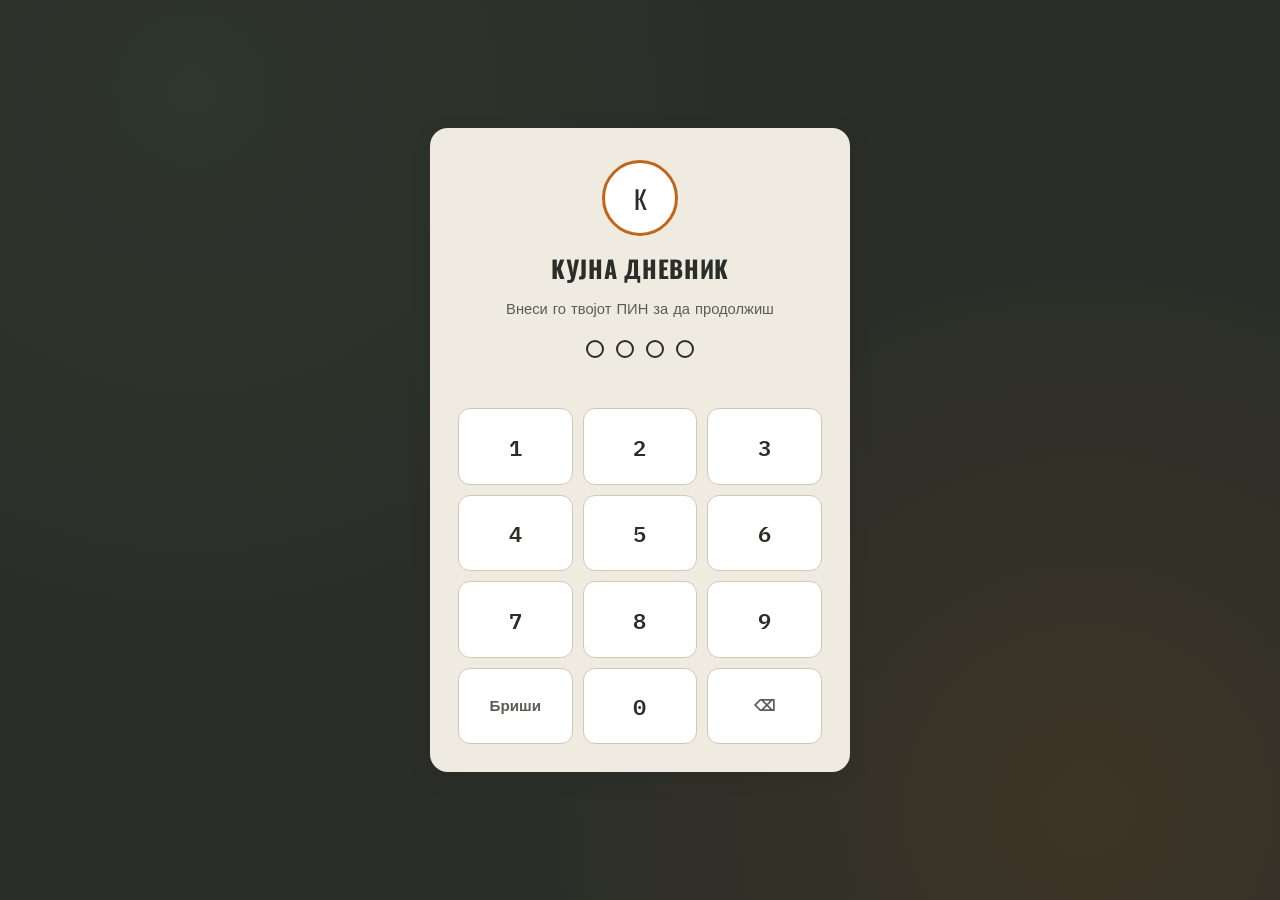
==== index.html @ 4cd785c9 "Create index.html" ====
<!DOCTYPE html>
<html lang="mk">
<head>
<meta charset="UTF-8">
<meta name="viewport" content="width=device-width, initial-scale=1, maximum-scale=1, user-scalable=no">
<title>Кујна - Најава</title>
<link rel="manifest" href="manifest.json">
<meta name="theme-color" content="#2B2E28">
<link rel="apple-touch-icon" href="icons/icon-192.png">
<link rel="icon" href="icons/icon-192.png">
<link rel="stylesheet" href="css/style.css">
</head>
<body>

<div class="login-wrap">
  <div class="login-card">
    <div class="login-stamp">К</div>
    <h1>Кујна Дневник</h1>
    <p class="login-sub">Внеси го твојот ПИН за да продолжиш</p>

    <div class="pin-display" id="pinDisplay">
      <div class="pin-dot"></div>
      <div class="pin-dot"></div>
      <div class="pin-dot"></div>
      <div class="pin-dot"></div>
    </div>

    <div class="pin-error" id="pinError"></div>

    <div class="pin-pad" id="pinPad">
      <button class="pin-key" data-key="1">1</button>
      <button class="pin-key" data-key="2">2</button>
      <button class="pin-key" data-key="3">3</button>
      <button class="pin-key" data-key="4">4</button>
      <button class="pin-key" data-key="5">5</button>
      <button class="pin-key" data-key="6">6</button>
      <button class="pin-key" data-key="7">7</button>
      <button class="pin-key" data-key="8">8</button>
      <button class="pin-key" data-key="9">9</button>
      <button class="pin-key clear" data-action="clear">Бриши</button>
      <button class="pin-key" data-key="0">0</button>
      <button class="pin-key back" data-action="back">⌫</button>
    </div>
  </div>
</div>

<div class="toast" id="toast"></div>

<script src="js/config.js"></script>
<script src="js/api.js"></script>
<script src="js/session.js"></script>
<script src="js/login.js"></script>
</body>
</html>
---- css/style.css ----
@import url('https://fonts.googleapis.com/css2?family=Oswald:wght@500;600;700&family=Work+Sans:wght@400;500;600;700&family=IBM+Plex+Mono:wght@500;600&display=swap');

:root {
  --charcoal: #2B2E28;
  --charcoal-light: #3A3E35;
  --paper: #EFEBE1;
  --paper-dim: #E3DECF;
  --sage: #4C7A5E;
  --sage-dark: #3B5F4A;
  --carrot: #C1651B;
  --carrot-dark: #A0530F;
  --ink: #23261F;
  --ink-soft: #5A5D53;
  --line: #CFC8B4;
  --danger: #A33B2E;

  --radius: 10px;
  --shadow: 0 2px 8px rgba(35, 38, 31, 0.12);
  --shadow-lift: 0 6px 20px rgba(35, 38, 31, 0.18);
}

* { box-sizing: border-box; }

html, body {
  margin: 0;
  padding: 0;
  height: 100%;
  background: var(--paper);
  color: var(--ink);
  font-family: 'Work Sans', sans-serif;
  -webkit-tap-highlight-color: transparent;
}

h1, h2, h3, .display {
  font-family: 'Oswald', sans-serif;
  text-transform: uppercase;
  letter-spacing: 0.03em;
  color: var(--charcoal);
  margin: 0;
}

.mono {
  font-family: 'IBM Plex Mono', monospace;
}

button {
  font-family: inherit;
  cursor: pointer;
  border: none;
  -webkit-tap-highlight-color: transparent;
}

button:focus-visible,
input:focus-visible,
select:focus-visible,
a:focus-visible {
  outline: 3px solid var(--carrot);
  outline-offset: 2px;
}

@media (prefers-reduced-motion: reduce) {
  * { animation: none !important; transition: none !important; }
}

/* ---------- App shell ---------- */

.app-topbar {
  display: flex;
  align-items: center;
  justify-content: space-between;
  padding: 14px 20px;
  background: var(--charcoal);
  color: var(--paper);
  position: sticky;
  top: 0;
  z-index: 10;
}

.app-topbar .brand {
  display: flex;
  align-items: center;
  gap: 10px;
  font-family: 'Oswald', sans-serif;
  font-size: 1.15rem;
  letter-spacing: 0.06em;
  text-transform: uppercase;
}

.app-topbar .brand .stamp-dot {
  width: 10px;
  height: 10px;
  border-radius: 50%;
  background: var(--carrot);
}

.app-topbar .who {
  font-family: 'IBM Plex Mono', monospace;
  font-size: 0.85rem;
  color: var(--paper-dim);
  display: flex;
  align-items: center;
  gap: 12px;
}

.link-btn {
  background: transparent;
  color: var(--paper);
  border: 1px solid rgba(239,235,225,0.35);
  padding: 8px 14px;
  border-radius: 999px;
  font-size: 0.85rem;
  font-family: 'Work Sans', sans-serif;
}
.link-btn:active { background: rgba(239,235,225,0.12); }

.page {
  max-width: 1100px;
  margin: 0 auto;
  padding: 20px;
}

/* ---------- Buttons ---------- */

.btn {
  display: inline-flex;
  align-items: center;
  justify-content: center;
  gap: 8px;
  padding: 16px 22px;
  border-radius: var(--radius);
  font-weight: 600;
  font-size: 1rem;
  min-height: 52px;
  transition: transform 0.08s ease, box-shadow 0.15s ease;
}
.btn:active { transform: scale(0.97); }

.btn-primary {
  background: var(--carrot);
  color: var(--paper);
  box-shadow: var(--shadow);
}
.btn-primary:active { background: var(--carrot-dark); }

.btn-secondary {
  background: var(--charcoal);
  color: var(--paper);
}
.btn-secondary:active { background: var(--charcoal-light); }

.btn-ghost {
  background: transparent;
  color: var(--charcoal);
  border: 1.5px solid var(--line);
}
.btn-ghost:active { background: var(--paper-dim); }

.btn-block { width: 100%; }

.btn-danger-ghost {
  background: transparent;
  color: var(--danger);
  border: 1.5px solid var(--danger);
  padding: 10px 16px;
  min-height: 40px;
  border-radius: var(--radius);
  font-weight: 600;
}

/* ---------- Cards ---------- */

.card {
  background: #fff;
  border-radius: var(--radius);
  box-shadow: var(--shadow);
  padding: 20px;
}

/* ---------- LOGIN PAGE ---------- */

.login-wrap {
  min-height: 100dvh;
  display: flex;
  align-items: center;
  justify-content: center;
  padding: 24px;
  background:
    radial-gradient(circle at 15% 10%, rgba(76,122,94,0.10), transparent 40%),
    radial-gradient(circle at 85% 90%, rgba(193,101,27,0.12), transparent 40%),
    var(--charcoal);
}

.login-card {
  width: 100%;
  max-width: 420px;
  background: var(--paper);
  border-radius: 18px;
  padding: 32px 28px 28px;
  box-shadow: var(--shadow-lift);
  text-align: center;
}

.login-stamp {
  width: 76px;
  height: 76px;
  margin: 0 auto 14px;
  border-radius: 50%;
  border: 3px solid var(--carrot);
  display: flex;
  align-items: center;
  justify-content: center;
  font-family: 'Oswald', sans-serif;
  font-size: 1.6rem;
  color: var(--charcoal);
  background: #fff;
}

.login-card h1 {
  font-size: 1.5rem;
  margin-bottom: 4px;
}

.login-sub {
  color: var(--ink-soft);
  font-size: 0.92rem;
  margin-bottom: 22px;
}

.pin-display {
  display: flex;
  justify-content: center;
  gap: 12px;
  margin-bottom: 20px;
}

.pin-dot {
  width: 18px;
  height: 18px;
  border-radius: 50%;
  border: 2px solid var(--charcoal);
  background: transparent;
  transition: background 0.1s ease;
}
.pin-dot.filled { background: var(--carrot); border-color: var(--carrot); }

.pin-error {
  color: var(--danger);
  font-size: 0.88rem;
  min-height: 20px;
  margin-bottom: 10px;
  font-weight: 600;
}

.pin-pad {
  display: grid;
  grid-template-columns: repeat(3, 1fr);
  gap: 10px;
}

.pin-key {
  background: #fff;
  border: 1.5px solid var(--line);
  border-radius: 12px;
  font-family: 'IBM Plex Mono', monospace;
  font-size: 1.4rem;
  font-weight: 600;
  color: var(--charcoal);
  aspect-ratio: 1.5 / 1;
  min-height: 58px;
}
.pin-key:active { background: var(--paper-dim); }

.pin-key.clear, .pin-key.back {
  font-family: 'Work Sans', sans-serif;
  font-size: 0.95rem;
  color: var(--ink-soft);
}

/* ---------- ENTRY PAGE ---------- */

.entry-grid {
  display: grid;
  grid-template-columns: 1.4fr 1fr;
  gap: 18px;
}

@media (max-width: 820px) {
  .entry-grid { grid-template-columns: 1fr; }
}

.section-label {
  font-family: 'Oswald', sans-serif;
  text-transform: uppercase;
  letter-spacing: 0.05em;
  font-size: 0.85rem;
  color: var(--sage-dark);
  margin-bottom: 10px;
  display: block;
}

.field {
  margin-bottom: 18px;
}

.field label {
  display: block;
  font-size: 0.88rem;
  font-weight: 600;
  color: var(--ink);
  margin-bottom: 6px;
}

.field input[type="text"],
.field input[type="date"],
.field input[type="number"],
.field select,
.field textarea {
  width: 100%;
  padding: 13px 14px;
  border-radius: 8px;
  border: 1.5px solid var(--line);
  background: #fff;
  font-size: 1rem;
  font-family: inherit;
  color: var(--ink);
}

.field textarea {
  resize: vertical;
  min-height: 64px;
}

.meal-picker {
  display: grid;
  grid-template-columns: repeat(5, 1fr);
  gap: 8px;
}

@media (max-width: 560px) {
  .meal-picker { grid-template-columns: repeat(2, 1fr); }
}

.meal-chip {
  background: #fff;
  border: 1.5px solid var(--line);
  border-radius: 10px;
  padding: 12px 6px;
  font-size: 0.78rem;
  font-weight: 600;
  text-align: center;
  color: var(--ink-soft);
  min-height: 58px;
  display: flex;
  align-items: center;
  justify-content: center;
  line-height: 1.2;
}

.meal-chip.active {
  background: var(--sage);
  border-color: var(--sage);
  color: #fff;
}

.ingredient-row {
  display: grid;
  grid-template-columns: 1fr 90px 90px 40px;
  gap: 8px;
  align-items: center;
  margin-bottom: 10px;
}

.ingredient-row select,
.ingredient-row input {
  padding: 11px 10px;
  border-radius: 8px;
  border: 1.5px solid var(--line);
  font-size: 0.92rem;
  font-family: inherit;
  width: 100%;
}

.row-remove {
  background: transparent;
  color: var(--danger);
  font-size: 1.3rem;
  font-weight: 700;
  border-radius: 8px;
  min-height: 44px;
}
.row-remove:active { background: rgba(163,59,46,0.1); }

.add-ingredient-btn {
  background: transparent;
  border: 1.5px dashed var(--sage);
  color: var(--sage-dark);
  border-radius: 8px;
  padding: 12px;
  width: 100%;
  font-weight: 600;
  font-size: 0.92rem;
  margin-top: 4px;
}
.add-ingredient-btn:active { background: rgba(76,122,94,0.08); }

.portions-grid {
  display: grid;
  grid-template-columns: 1fr 1fr;
  gap: 12px;
}

.portion-box {
  background: var(--paper);
  border-radius: 10px;
  padding: 14px;
  text-align: center;
}

.portion-box label {
  display: block;
  font-size: 0.8rem;
  font-weight: 600;
  color: var(--ink-soft);
  margin-bottom: 8px;
}

.portion-box input {
  width: 100%;
  text-align: center;
  font-family: 'IBM Plex Mono', monospace;
  font-size: 1.6rem;
  font-weight: 600;
  border: none;
  background: transparent;
  color: var(--charcoal);
}

.submit-bar {
  margin-top: 20px;
  display: flex;
  gap: 12px;
}

.toast {
  position: fixed;
  bottom: 24px;
  left: 50%;
  transform: translateX(-50%) translateY(20px);
  background: var(--charcoal);
  color: var(--paper);
  padding: 14px 22px;
  border-radius: 999px;
  font-weight: 600;
  font-size: 0.9rem;
  box-shadow: var(--shadow-lift);
  opacity: 0;
  transition: opacity 0.2s ease, transform 0.2s ease;
  pointer-events: none;
  z-index: 50;
}
.toast.show {
  opacity: 1;
  transform: translateX(-50%) translateY(0);
}
.toast.error { background: var(--danger); }

/* ---------- VIEW PAGE ---------- */

.filter-bar {
  display: grid;
  grid-template-columns: 1fr 1fr 1.2fr auto;
  gap: 10px;
  margin-bottom: 20px;
  align-items: end;
}

@media (max-width: 720px) {
  .filter-bar { grid-template-columns: 1fr 1fr; }
}

.filter-bar .field { margin-bottom: 0; }

.entries-list {
  display: flex;
  flex-direction: column;
  gap: 12px;
}

.entry-ticket {
  background: #fff;
  border-radius: var(--radius);
  box-shadow: var(--shadow);
  padding: 16px 18px;
  position: relative;
  border-left: 5px solid var(--sage);
}

.entry-ticket .ticket-top {
  display: flex;
  justify-content: space-between;
  align-items: baseline;
  gap: 10px;
  margin-bottom: 6px;
  flex-wrap: wrap;
}

.ticket-meal {
  font-family: 'Oswald', sans-serif;
  text-transform: uppercase;
  letter-spacing: 0.04em;
  font-size: 1rem;
  color: var(--charcoal);
}

.ticket-date {
  font-family: 'IBM Plex Mono', monospace;
  font-size: 0.82rem;
  color: var(--ink-soft);
}

.ticket-desc {
  font-size: 0.95rem;
  color: var(--ink);
  margin-bottom: 10px;
  font-style: italic;
}

.ticket-items {
  display: flex;
  flex-wrap: wrap;
  gap: 6px;
  margin-bottom: 10px;
}

.ticket-item-chip {
  background: var(--paper);
  border-radius: 999px;
  padding: 5px 12px;
  font-size: 0.8rem;
  font-family: 'IBM Plex Mono', monospace;
  color: var(--ink);
}

.ticket-bottom {
  display: flex;
  justify-content: space-between;
  align-items: center;
  border-top: 1px dashed var(--line);
  padding-top: 10px;
  font-size: 0.82rem;
  color: var(--ink-soft);
}

.ticket-portions {
  display: flex;
  gap: 14px;
  font-family: 'IBM Plex Mono', monospace;
  font-weight: 600;
  color: var(--charcoal);
}

.empty-state {
  text-align: center;
  padding: 50px 20px;
  color: var(--ink-soft);
}

.empty-state .stamp-dot-lg {
  width: 54px;
  height: 54px;
  border-radius: 50%;
  border: 2.5px dashed var(--line);
  margin: 0 auto 14px;
}

.spinner {
  width: 28px;
  height: 28px;
  border: 3px solid var(--line);
  border-top-color: var(--carrot);
  border-radius: 50%;
  animation: spin 0.7s linear infinite;
  margin: 30px auto;
}
@keyframes spin { to { transform: rotate(360deg); } }
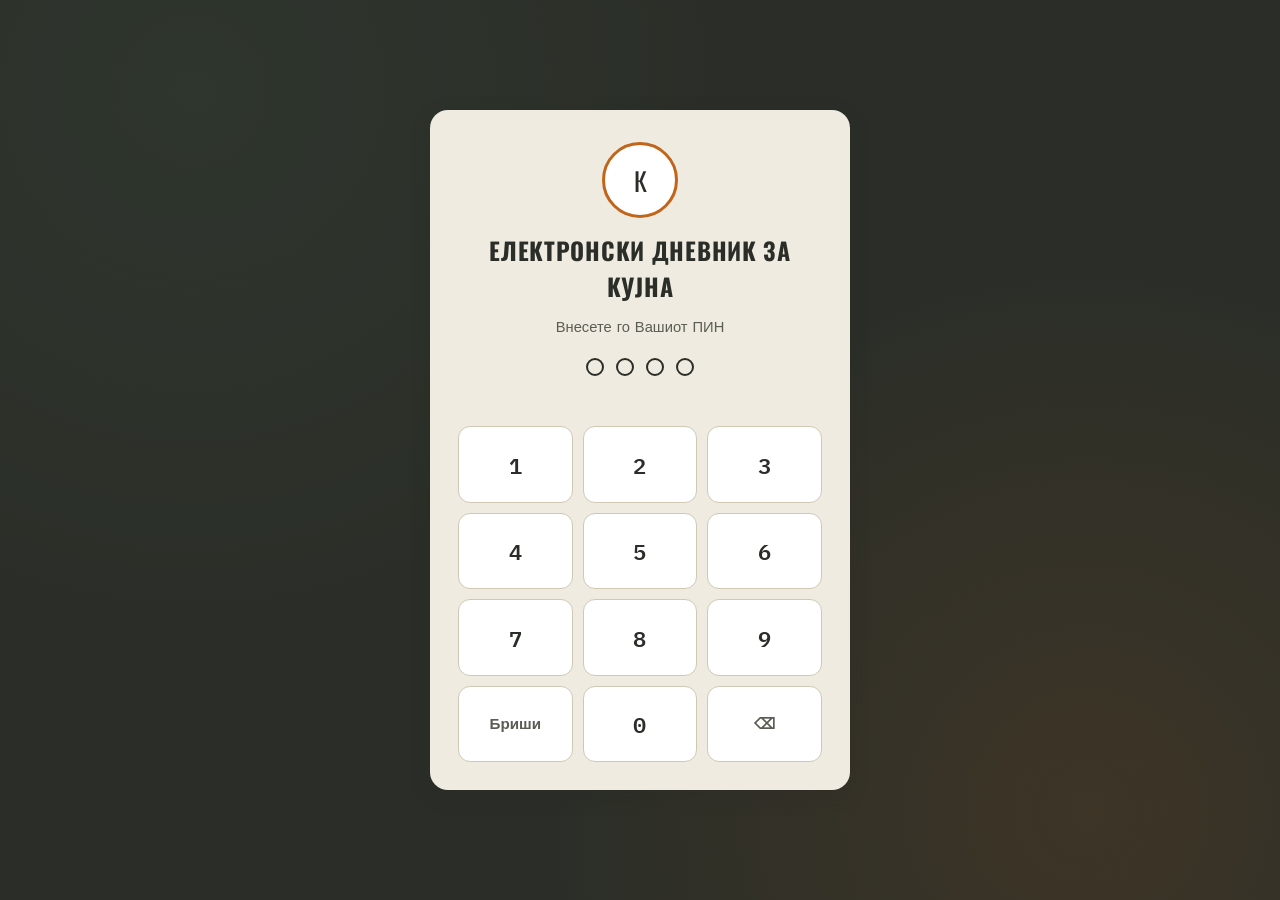
==== commit 66fdc97c: "Update index.html" ====
--- a/index.html
+++ b/index.html
@@ -15,8 +15,8 @@
 <div class="login-wrap">
   <div class="login-card">
     <div class="login-stamp">К</div>
-    <h1>Кујна Дневник</h1>
-    <p class="login-sub">Внеси го твојот ПИН за да продолжиш</p>
+    <h1>Електронски Дневник за Кујна</h1>
+    <p class="login-sub">Внесете го Вашиот ПИН</p>
 
     <div class="pin-display" id="pinDisplay">
       <div class="pin-dot"></div>
@@ -50,5 +50,6 @@
 <script src="js/api.js"></script>
 <script src="js/session.js"></script>
 <script src="js/login.js"></script>
+<script>if("serviceWorker" in navigator){navigator.serviceWorker.register("sw.js").catch(()=>{});}</script>
 </body>
 </html>
--- a/css/style.css
+++ b/css/style.css
@@ -71,9 +71,7 @@
   padding: 14px 20px;
   background: var(--charcoal);
   color: var(--paper);
-  position: sticky;
-  top: 0;
-  z-index: 10;
+  flex: 0 0 auto;
 }
 
 .app-topbar .brand {
@@ -276,16 +274,185 @@
   color: var(--ink-soft);
 }
 
-/* ---------- ENTRY PAGE ---------- */
-
-.entry-grid {
+/* ============================================================
+   ENTRY PAGE — fixed, non-scrolling, forced-landscape app shell
+   ============================================================ */
+
+.rotate-overlay {
+  display: none;
+  position: fixed;
+  inset: 0;
+  background: var(--charcoal);
+  color: var(--paper);
+  z-index: 999;
+  flex-direction: column;
+  align-items: center;
+  justify-content: center;
+  text-align: center;
+  gap: 16px;
+}
+.rotate-overlay p {
+  font-family: 'Oswald', sans-serif;
+  text-transform: uppercase;
+  letter-spacing: 0.04em;
+  font-size: 1rem;
+  max-width: 260px;
+}
+.rotate-icon {
+  font-size: 3rem;
+  animation: rotate-hint 1.6s ease-in-out infinite;
+}
+@keyframes rotate-hint {
+  0%, 100% { transform: rotate(0deg); }
+  50% { transform: rotate(90deg); }
+}
+
+/* Only the entry page uses .app-shell, so this is safe to lock down globally */
+body:has(.app-shell) {
+  overflow: hidden;
+  overscroll-behavior: none;
+}
+
+.app-shell {
+  height: 100dvh;
+  width: 100vw;
+  display: flex;
+  flex-direction: column;
+  overflow: hidden;
+}
+
+@media (orientation: portrait) {
+  .rotate-overlay { display: flex; }
+  .app-shell { display: none; }
+}
+
+.screen {
+  flex: 1 1 auto;
+  min-height: 0;
+  display: flex;
+  flex-direction: column;
+  overflow: hidden;
+}
+
+/* Force the native [hidden] attribute to win over the .app-topbar / .screen
+   "display: flex" rules above — otherwise both steps render at once. */
+.app-topbar[hidden],
+.screen[hidden] {
+  display: none !important;
+}
+
+/* ---- Step 1: full-screen meal picker ---- */
+
+.screen-meal {
+  align-items: center;
+  justify-content: center;
+  padding: 24px;
+}
+
+.meal-picker-full {
   display: grid;
-  grid-template-columns: 1.4fr 1fr;
+  grid-template-columns: repeat(5, 1fr);
+  gap: 20px;
+  width: 100%;
+  max-width: 1150px;
+}
+
+.meal-chip-lg {
+  background: #fff;
+  border: 2px solid var(--line);
+  border-radius: 14px;
+  padding: 20px 12px;
+  font-family: 'Oswald', sans-serif;
+  text-transform: uppercase;
+  letter-spacing: 0.04em;
+  font-size: 1.15rem;
+  font-weight: 600;
+  color: var(--charcoal);
+  min-height: 22vh;
+  display: flex;
+  align-items: center;
+  justify-content: center;
+  text-align: center;
+  box-shadow: var(--shadow);
+  transition: transform 0.08s ease, background 0.1s ease, border-color 0.1s ease;
+}
+.meal-chip-lg:active {
+  transform: scale(0.96);
+  background: var(--sage);
+  border-color: var(--sage);
+  color: #fff;
+}
+.meal-chip-lg.active {
+  background: var(--sage);
+  border-color: var(--sage);
+  color: #fff;
+}
+
+/* ---- Step 2 compact topbar ---- */
+
+.topbar-entry {
+  justify-content: space-between;
+}
+
+.entry-header-left {
+  display: flex;
+  align-items: center;
   gap: 18px;
 }
 
-@media (max-width: 820px) {
-  .entry-grid { grid-template-columns: 1fr; }
+.meal-name-display {
+  font-family: 'Oswald', sans-serif;
+  text-transform: uppercase;
+  letter-spacing: 0.05em;
+  font-size: 1.2rem;
+  color: var(--paper);
+}
+
+.entry-header-right input[type="date"] {
+  padding: 9px 14px;
+  border-radius: 8px;
+  border: none;
+  font-family: 'IBM Plex Mono', monospace;
+  font-size: 0.95rem;
+  font-weight: 600;
+  color: var(--ink);
+  background: var(--paper);
+}
+
+/* ---- Step 2 entry screen ---- */
+
+.desc-input-plain {
+  flex: 0 0 auto;
+  border: none;
+  border-bottom: 2px solid var(--line);
+  background: transparent;
+  font-size: 1.15rem;
+  font-family: 'Work Sans', sans-serif;
+  color: var(--ink);
+  padding: 12px 20px;
+  width: 100%;
+}
+.desc-input-plain:focus { border-bottom-color: var(--carrot); outline: none; }
+.desc-input-plain::placeholder { color: var(--ink-soft); font-style: normal; }
+.desc-input-plain.invalid { border-bottom-color: var(--danger); background: #FBEDEA; }
+
+.entry-body {
+  flex: 1 1 auto;
+  min-height: 0;
+  display: grid;
+  grid-template-columns: 1.7fr 1fr;
+  gap: 14px;
+  padding: 12px 20px;
+  overflow: hidden;
+}
+
+.ingredients-panel {
+  min-height: 0;
+  overflow-y: auto;
+  background: #fff;
+  border-radius: var(--radius);
+  box-shadow: var(--shadow);
+  padding: 14px;
 }
 
 .section-label {
@@ -325,46 +492,9 @@
   color: var(--ink);
 }
 
-.field textarea {
-  resize: vertical;
-  min-height: 64px;
-}
-
-.meal-picker {
-  display: grid;
-  grid-template-columns: repeat(5, 1fr);
-  gap: 8px;
-}
-
-@media (max-width: 560px) {
-  .meal-picker { grid-template-columns: repeat(2, 1fr); }
-}
-
-.meal-chip {
-  background: #fff;
-  border: 1.5px solid var(--line);
-  border-radius: 10px;
-  padding: 12px 6px;
-  font-size: 0.78rem;
-  font-weight: 600;
-  text-align: center;
-  color: var(--ink-soft);
-  min-height: 58px;
-  display: flex;
-  align-items: center;
-  justify-content: center;
-  line-height: 1.2;
-}
-
-.meal-chip.active {
-  background: var(--sage);
-  border-color: var(--sage);
-  color: #fff;
-}
-
 .ingredient-row {
   display: grid;
-  grid-template-columns: 1fr 90px 90px 40px;
+  grid-template-columns: 1fr 110px 130px 44px;
   gap: 8px;
   align-items: center;
   margin-bottom: 10px;
@@ -375,7 +505,7 @@
   padding: 11px 10px;
   border-radius: 8px;
   border: 1.5px solid var(--line);
-  font-size: 0.92rem;
+  font-size: 0.94rem;
   font-family: inherit;
   width: 100%;
 }
@@ -403,40 +533,125 @@
 }
 .add-ingredient-btn:active { background: rgba(76,122,94,0.08); }
 
-.portions-grid {
-  display: grid;
-  grid-template-columns: 1fr 1fr;
+/* select that still needs a tap-to-choose value */
+select.placeholder-selected {
+  color: var(--ink-soft);
+}
+
+/* ---- Portions panel (right column) ---- */
+
+.portions-panel {
+  min-height: 0;
+  display: flex;
   gap: 12px;
 }
 
 .portion-box {
-  background: var(--paper);
-  border-radius: 10px;
-  padding: 14px;
+  flex: 1;
+  min-width: 0;
+  min-height: 0;
+  background: #fff;
+  border-radius: var(--radius);
+  box-shadow: var(--shadow);
+  padding: 12px;
+  display: flex;
+  flex-direction: column;
   text-align: center;
+  transition: opacity 0.15s ease;
 }
 
 .portion-box label {
   display: block;
+  flex: 0 0 auto;
   font-size: 0.8rem;
   font-weight: 600;
   color: var(--ink-soft);
   margin-bottom: 8px;
 }
 
-.portion-box input {
+.stepper-vert {
+  flex: 1;
+  min-height: 0;
+  display: flex;
+  flex-direction: column;
+  gap: 6px;
+}
+
+.stepper-vert input {
+  flex: 0 0 auto;
   width: 100%;
   text-align: center;
   font-family: 'IBM Plex Mono', monospace;
-  font-size: 1.6rem;
-  font-weight: 600;
-  border: none;
-  background: transparent;
+  font-size: 1.7rem;
+  font-weight: 700;
+  border: 1.5px solid var(--line);
+  background: #fff;
   color: var(--charcoal);
+  border-radius: 8px;
+  padding: 6px 2px;
+}
+
+.stepper-vert .step-btn {
+  flex: 1 1 0;
+  min-height: 0;
+  width: 100%;
+  background: var(--sage);
+  color: #fff;
+  border-radius: 8px;
+  font-family: 'IBM Plex Mono', monospace;
+  font-weight: 700;
+  font-size: 1rem;
+  box-shadow: 0 2px 4px rgba(35,38,31,0.15);
+  transition: transform 0.08s ease, background 0.1s ease;
+}
+.stepper-vert .step-btn:active {
+  transform: scale(0.94);
+  background: var(--sage-dark);
+}
+.stepper-vert .step-btn.step-minus1,
+.stepper-vert .step-btn.step-minus10 {
+  background: var(--charcoal);
+}
+.stepper-vert .step-btn.step-minus1:active,
+.stepper-vert .step-btn.step-minus10:active {
+  background: var(--charcoal-light);
+}
+
+.portion-box.disabled {
+  opacity: 0.45;
+  pointer-events: none;
+}
+
+.employees-disabled-note {
+  display: none;
+  flex: 0 0 auto;
+  margin-top: 8px;
+  font-size: 0.74rem;
+  color: var(--danger);
+  font-weight: 600;
+}
+.portion-box.disabled .employees-disabled-note {
+  display: block;
+}
+
+/* ---------- Required / invalid states ---------- */
+
+.field.invalid input,
+.field.invalid select,
+.field.invalid textarea,
+.ingredient-row.invalid select,
+.ingredient-row.invalid input {
+  border-color: var(--danger) !important;
+  background: #FBEDEA;
+}
+
+.portion-box.invalid {
+  box-shadow: 0 0 0 2px var(--danger);
 }
 
 .submit-bar {
-  margin-top: 20px;
+  flex: 0 0 auto;
+  padding: 10px 20px 16px;
   display: flex;
   gap: 12px;
 }
